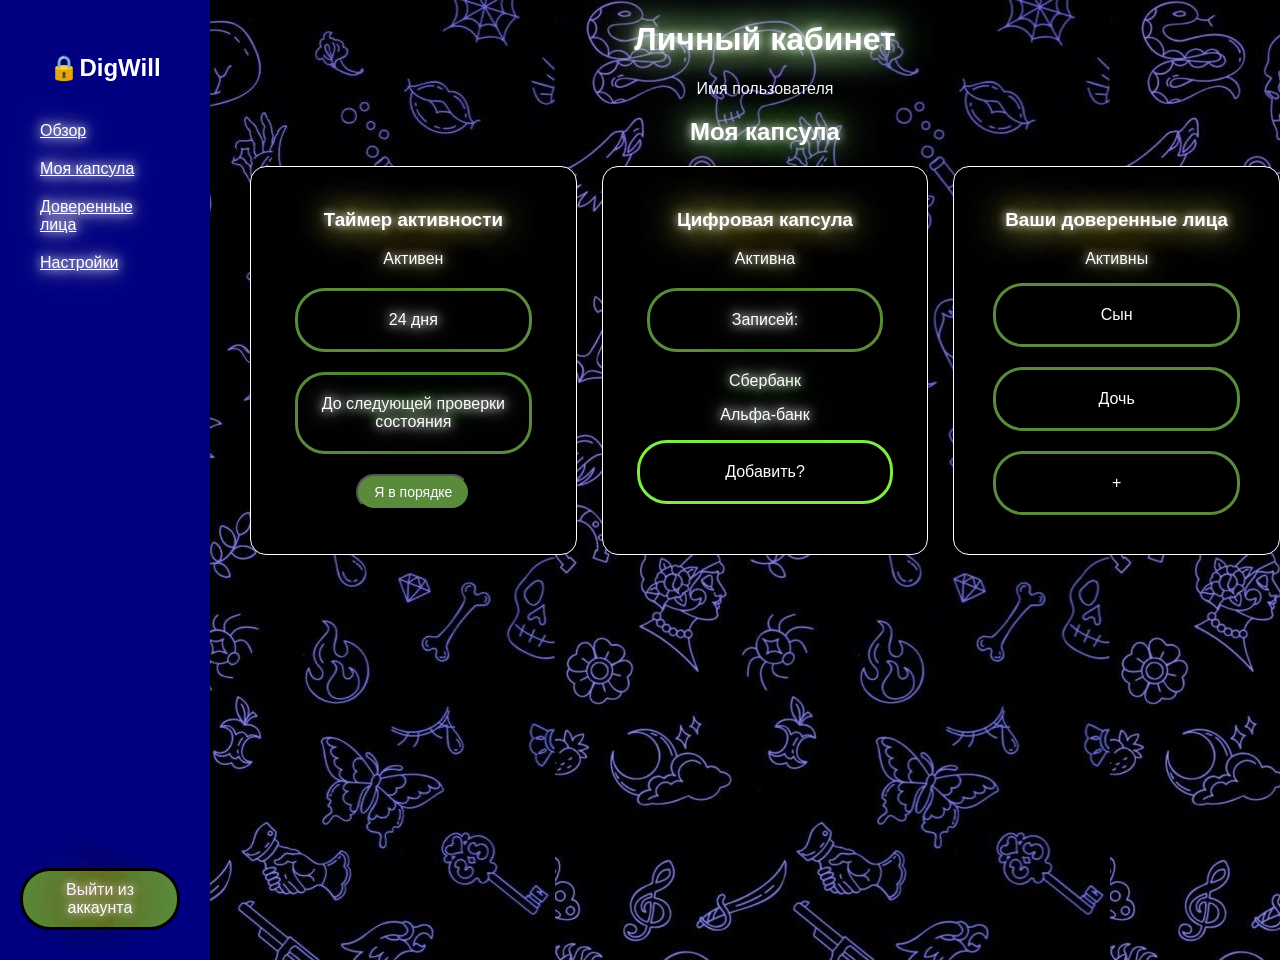
==== lk.html @ a0c8b28d "личный кабинет" ====
<!DOCTYPE html>
<html lang="en">
<head>
    <meta charset="UTF-8">
    <meta name="viewport" content="width=device-width, initial-scale=1.0">
    <title>lk</title>
    <link rel="stylesheet" href="style.css">
</head>
<body>
    <div class="lk-layout">
        <aside class="sidemenu">
            <div class="sidelogo">
                <h2>🔒DigWill</h2>
            </div>
            <nav class="sidenav">
                <a href="#">Обзор</a>
                <a href="#">Моя капсула</a>
                <a href="#">Доверенные лица</a>
                <a href="#">Настройки</a>
            </nav>
            <a href="index.html" class="btn-logout">Выйти из аккаунта</a>
        </aside>
        <main class="mainlk">
            <header class="headlk">
                <h1>Личный кабинет</h1>
                <div class="profile">
                    <span><a href="#">Имя пользователя</a></span>
                </div>
            </header>
            <h2 class="mycapsule">Моя капсула</h2>
            <div class="dashboard-grid">
                <div class="card timer-card">
                    <div class="card-header">
                        <h3>Таймер активности</h3>
                        <span class="statusact">Активен</span>
                    </div>
                    <div class="card-body">
                        <p class="num">24 дня</p>
                        <p class="card-desk">До следующей проверки состояния</p>
                        <button class="btnok btn-green">Я в порядке</button>
                    </div>
                </div>
                <div class="card capsule-card">
                    <div class="card-header">
                        <h3>Цифровая капсула</h3>
                        <span class="capsdig">Активна</span>
                    </div>
                    <div class="card-body">
                        <p class="card-count">Записей: <strong><a href="#"></a></strong></p>
                    </div>
                    <div class="zapisi">
                        <p class="sber">Сбербанк</p>
                        <p class="alpha">Альфа-банк</p>
                    </div>
                    <div class="addd">
                        <a href="#" class="add-link">Добавить?</a>
                    </div>
                </div>
                <div class="card contact-card">
                    <div class="card-header">
                        <h3>Ваши доверенные лица</h3>
                        <span class="contactcount">Активны</span>
                    </div>
                    <div class="card-body">
                        <div class="contactava">
                            <a href="#" class="ava1">Сын</a>
                            <a href="#"class="ava2">Дочь</a>
                            <a href="#"class="ava3">+</a>
                        </div>
                    </div>
                </div>
            
            </div>
        </main>
    </div>
</body>
</html>
---- style.css ----
body{
    margin: 0;
    padding: 0;
    font-family: Arial, Helvetica, sans-serif;
    background-image: url('images/background.jpg');
}
.container {
    max-width: 1200px;
    margin: 0 auto;
    padding: 0 20px;
}
.header {
    padding: 20px 0;
}
.header .container {
    display: flex;
    justify-content: space-between;
    align-items: center;
}
.logo {
    font-size: 24px;
    font-weight: bold;
    color: #ffffff;
}
.menu {
    margin-right: auto;
    margin-left: 40px;
}
.menu a {
    color: #ffffff;
    font-size: 14px;
    margin-right: 20px;
}
.btn-green {
    background-color: #5a8a3c;
    color: white;
    padding: 8px 16px;
    border-radius: 20px;
    text-decoration: none;
    font-size: 14px
}
.hero {
    text-align: center;
    padding-top: 40px;
    padding-bottom: 50px;
}
.hero h1 {
    font-size: 48px;
    color: #ffffff;
    margin-bottom: 10px;
    text-shadow: 
        0 0 5px #ffffff,
        0 0 10px #ffffff,
        0 0 20px #7EEB48,
        0 0 30px #8a2be2,
        0 0 50px #8a2be2;
}
.hero p {
    font-size: 18px;
    color: #b0b0b0;
}
.features-grid {
    display: flex;
    justify-content: space-between;
    padding-bottom: 40px;
}
.feature-card {
    flex:1;
    padding: 30px 15px 40px 15px;
    text-align: center;
    font-size: 14px;
    line-height: 1.4;
    color: black;
    clip-path: polygon(0 0, 100% 0, 100% 75%, 50% 100%, 0 75%);
    background-color: #eacac9;
}
.pink{
    background-color: #eacac9;
    color: black;
}
.grey{
    background-color: #dcdcdc;
    color: black;
}
.reasons-grid{
    display: flex;
    justify-content: space-between;
    padding-bottom: 40px;
}
.reason-card{
    flex:1;
    padding: 30px 15px 40px 15px;
    text-align: center;
    font-size: 14px;
    line-height: 1.4;
    color: black;
    border-radius: 30px;
}
.reason h2 {
    color: #dcdcdc;
    text-align: center;
}

.garantiyas-grid{
    display: contents;
    text-align: center;
    justify-content: center;
    flex-direction: column;
    gap: 0;
}
.garantiya-card {
    margin: 0;
    padding: 15px 0;  
    font-size: medium;
}

.garantiya-card p {
    margin: 0;
    padding: 5px 0;
}
.howtouse h2{
    color: #ffffff;
    margin: 15px;
    font-size: 25px;
}
.garantiya {
    color: #ffffff;
}
.howtouse-grid {
    display: flex;
    align-items: center;
    justify-content: space-between;
    padding-bottom: 40px;
}
.howtouse-card{
    flex: 1;
    clip-path: polygon(0% 0%, 100% 0%, 85% 100%, 15% 100%);
    align-items: center;
    flex-direction: column;
    text-align: center;
    justify-content: center;
}
.butreg{
    display: flex;
    color: black;
    justify-content: center;
}
.modal{
    background-color: #eacac9;
    border-radius: 20px;
    padding: 30px;
}
.modal-card{
    text-align: center;
}
.modal-card a{
    display: inline-block;
    text-decoration: none;
    background-color: #7EEB48;
    padding: 10px;
    border-radius: 10px;
    box-shadow: 
        0 0 10px rgba(126, 235, 72, 0.5),
        0 0 20px rgba(126,235, 72, 0.3),
        0 0 40px rgba(126,235,72,0.2);
}

.footer{
    background-color: #070052;
    color: #ffffff;
    text-align: center;
}
.footer-menu{
    display: flex;
    justify-content: center;
    gap: 60px;
    margin-bottom: 25px;
}
.footer-menu a {
    color: #ffffff;
}
.footer-leg {
    display: flex;
    justify-content: center;
    gap: 60px;
}
.footer-leg a {
    color: #ffffff;
}
.footer-down {
    text-align: center;
}

.footer-down h5 {
    color: #b0b0b0;
    margin: 10px;
}
.footer-down h6 {
    color: #b0b0b0;
}
.logow {
    color: #ffffff;
    text-align: center;
    margin: 20px;
}

.entrance {
    text-align: center;
    padding: 0px;
    text-shadow: 
        0 0 10px #ffffff,
        0 0 20px #ffffff,
        0 0 30px #7EEB48,
        0 0 70px #7EEB48,
        0 0 100px #8a2be2,
        0 0 150px #8a2be2;
} 
.emai{
    padding: 10px;
    margin: 10px;
    text-shadow: 
        0 0 10px #ffffff,
        0 0 20px #ffffff,
        0 0 30px #7EEB48,
        0 0 60px #7EEB48,
        0 0 80px #8a2be2,
        0 0 90px #8a2be2;
}
.input-group{
    text-align: center;
    margin: 10px;
}
.input-group label {
    display: block;       
    margin-bottom: 4px;   
    align-items: center;
}
.input-group input {
    margin: 0 auto;       
    padding: 10px 12px;  
    display: block;       
    width: 50%;         
    box-sizing: border-box; 
    border-radius: 30px;
    text-align: center;
}
.pass1 {
    text-align: center;
    color: #ffffff;
    text-shadow: 
    0 0 10px #ffffff,
    0 0 20px #ffffff,
    0 0 30px #7EEB48,
    0 0 60px #7EEB48,
    0 0 80px #8a2be2,
    0 0 90px #8a2be2;
    margin-bottom: 40px;
    margin-top: 40px;
}
.btn-en{
    margin: 20px 0;
    text-align: center;
    display: flex;
    justify-content: center;
}
.btn-en .btn-green {
    box-shadow: 0 0 15px #5a8a3c;
    transition: 0.5s;
}

.btn-en .btn-green:hover {
    box-shadow: 0 0 25px #5a8a3c, 0 0 50px #5a8a3c;
    transform: scale(1.05);
}

.forget1{
    color: #ffffff;
    text-align: center;
    text-shadow: 
    0 0 10px #ffffff,
    0 0 20px #ffffff,
    0 0 30px #FFFF00 ,
    0 0 60px #FF0000,
    0 0 80px #FF0000;
}
.forget1 a {
    color: #ffffff;
}
.reg {
    color: #ffffff;
    text-align: center;
    padding: 30px;
}
.reg a{
    color: #87CEFA;
    text-shadow: 
        0 0 10px #ffffff,
        0 0 20px #ffffff,
        0 0 40px #87CEFA,
        0 0 70px #87CEFA,
        0 0 100px #87CEFA;
}
.reg2 {
    color: #ffffff;
    text-align: center;
}
.reg2 h1{
    text-shadow: 
        0 0 10px #ffffff,
        0 0 20px #ffffff,
        0 0 40px #7EEB48,
        0 0 60px #7EEB48,
        0 0 80px #8a2be2;
}
.container12{
    color: #ffffff;
    text-shadow: 
        0 0 10px #ffffff,
        0 0 20px #ffffff,
        0 0 40px #7EEB48,
        0 0 60px #7EEB48,
        0 0 80px #8a2be2;
        padding: 30px;
        margin: 20px;
}
.input-group1{
    text-align: center;
    display: flex;
    flex-direction: column;
    align-items: center;
    margin-bottom: 25px;
}
.input-group1 input {
    border-radius: 30px;
    width: 350px;
    max-width: 90%;
    padding: 12px 15px;
    border: none;
    text-align: center;
    margin-top: 8px;
}
.checkbox-group {
    text-align: center;
    display: flex;
    align-items: center;
    justify-content: center;
    margin-bottom: 20px;
}
.checkbox-group input {
    margin-right: 10px;
    width: 20px;
    height: 20px;
    cursor: pointer;
    transition: 0,5s;
}   
.checkbox-group a {
    color: #ffffff;
}
.btn-register {
    display: block;       
    width: fit-content;  
    margin: 30px auto;   
}
.already-have {
    text-align: center;
}
.already-have a {
    color: #ffffff;
    background-color: #5a8a3c;
    border-radius: 30px;
    display: inline-block;
    padding: 12px 30px;
    transition: 0,5s;
}
.lk-layout {
    display: grid;
    grid-template-columns: 250px 1fr;
    min-height: 100vh;
}
.sidemenu {
    background-color: #000080;
    padding: 30px 20px; 
    color: #ffffff;
    width: 170px;
    transition: 1s;
    display: flex;
    flex-direction: column;
    height: 100vh;
}
.sidelogo {
    text-align: center;
    margin-top: 2px;
    padding-top: 2px;
    transition: 0,5s;
}
.sidenav a {
    color: #ffffff;
    display: flex;
    margin: 20px;
    text-shadow: 
        0 0 10px #ffffff,
        0 0 20px #ffffff,
        0 0 50px #ffffff;
    align-items: center;
}
.btn-logout {
    color: #ffffff;
    display: block;
    margin-top: auto;
    text-align: center;
    text-decoration: none;
    border-radius: 30px;
    text-shadow: 
        0 0 10px #ffffff,
        0 0 40px #ffffff,
        0 0 60px #FF0000,
        0 0 70px #FF0000,
        0 0 100px #FF0000;
    border: 3px solid black;
    background-color: #5a8a3c;
    color: #ffffff;
    margin-right: 10px;
    padding: 10px;
}
.headlk h1 {
    color: #ffffff;
    text-align: center;
    text-shadow: 
        0 0 10px #ffffff,
        0 0 50px #ffffff,
        0 0 30px #7EEB48,
        0 0 60px #7EEB48,
        0 0 80px #8a2be2;
}
.profile {
    display: flex;
    justify-content: center;
    align-items: center;
}
.profile a {
    color: #ffffff;
    text-decoration: none;
    align-items: center;
    justify-content: center;
}
.mycapsule {
    color: #ffffff;
    display: flex;
    justify-content: center;
    transition: 0,7s;
    text-shadow: 
        0 0 10px #ffffff,
        0 0 50px #ffffff,
        0 0 30px #7EEB48,
        0 0 60px #7EEB48,
        0 0 80px #8a2be2;
}
.dashboard-grid {
    display: grid;
    grid-template-columns: repeat(auto-fit, minmax(200px, 1fr));
    gap: 25px;
}
.card {
    background-color: black;
    border-radius: 16px;
    padding: 24px;
    border: 1px solid white;
}
.card-header {
    color: #ffffff;
    text-align: center;
    text-shadow: 
        0 0 10px #ffffff,
        0 0 50px #ffffff,
        0 0 30px #FFFF00,
        0 0 60px #FFFF00,
        0 0 80px #8a2be2;
}
.card-body p {
    color: #ffffff;
    text-align: center;
    text-shadow: 
        0 0 10px #ffffff,
        0 0 20px #ffffff,
        0 0 40px #5a8a3c,
        0 0 60px #5a8a3c;
    border: 3px solid #5a8a3c;
    border-radius: 30px;
    margin: 20px;
    padding: 20px;
}
.btnok {
    display: flex;
    justify-content: center;
    margin: 20px auto;
}
.zapisi {
    color: #ffffff;
    text-align: center;
    text-shadow: 
        0 0 10px #ffffff,
        0 0 20px #ffffff,
        0 0 40px #5a8a3c,
        0 0 60px #5a8a3c;
}
.addd {
    color: #ffffff;
    text-align: center;
    padding: 10x;
    border: 3px solid #7EEB48;
    border-radius: 30px;
    margin: 10px;
    display: flex;
    flex-direction: column;
}
.addd a {
    color: #ffffff;
    text-decoration: none;
    margin: 20px;
}
.contactava {
    color: #ffffff;
    display: flex;
    flex-direction: column;
    text-align: center;
    padding: 15px;
    gap: 20px;
}
.contactava a {
    border: 3px solid #5a8a3c;
    border-radius: 30px;
    color: #ffffff;
    text-decoration: none;
    padding: 20px;
}
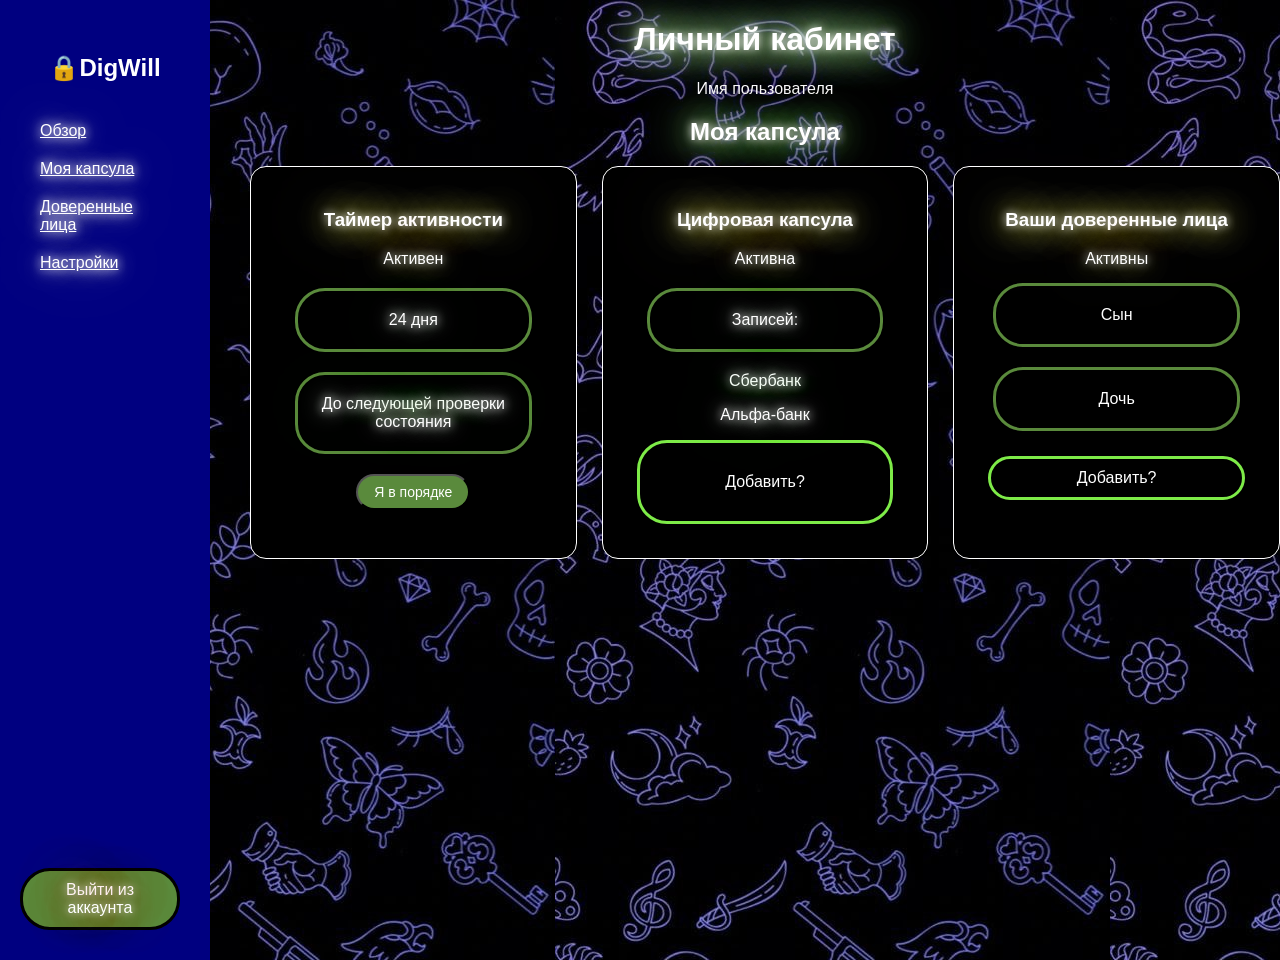
==== commit 547670a1: "финал лк" ====
--- a/lk.html
+++ b/lk.html
@@ -10,8 +10,8 @@
     <div class="lk-layout">
         <aside class="sidemenu">
             <div class="sidelogo">
-                <h2>🔒DigWill</h2>
-            </div>
+                <a href="index.html"><h2>🔒DigWill</h2>
+            </div></a>
             <nav class="sidenav">
                 <a href="#">Обзор</a>
                 <a href="#">Моя капсула</a>
@@ -65,7 +65,9 @@
                         <div class="contactava">
                             <a href="#" class="ava1">Сын</a>
                             <a href="#"class="ava2">Дочь</a>
-                            <a href="#"class="ava3">+</a>
+                        </div>
+                        <div class="addcontact">
+                            <a href="#"class="ava3">Добавить?</a>
                         </div>
                     </div>
                 </div>
--- a/style.css
+++ b/style.css
@@ -393,6 +393,10 @@
     padding-top: 2px;
     transition: 0,5s;
 }
+.sidelogo a {
+    color: #ffffff;
+    text-decoration: none;
+}
 .sidenav a {
     color: #ffffff;
     display: flex;
@@ -506,7 +510,7 @@
 .addd {
     color: #ffffff;
     text-align: center;
-    padding: 10x;
+    padding: 10px;
     border: 3px solid #7EEB48;
     border-radius: 30px;
     margin: 10px;
@@ -533,3 +537,16 @@
     text-decoration: none;
     padding: 20px;
 }
+.addcontact {
+    display: flex;
+    flex-direction: column;
+    text-align: center;
+}
+.addcontact a {
+    border: 3px solid #7EEB48;
+    color: #ffffff;
+    text-decoration: none;
+    border-radius: 30px;
+    padding: 10px;
+    margin: 10px;
+}
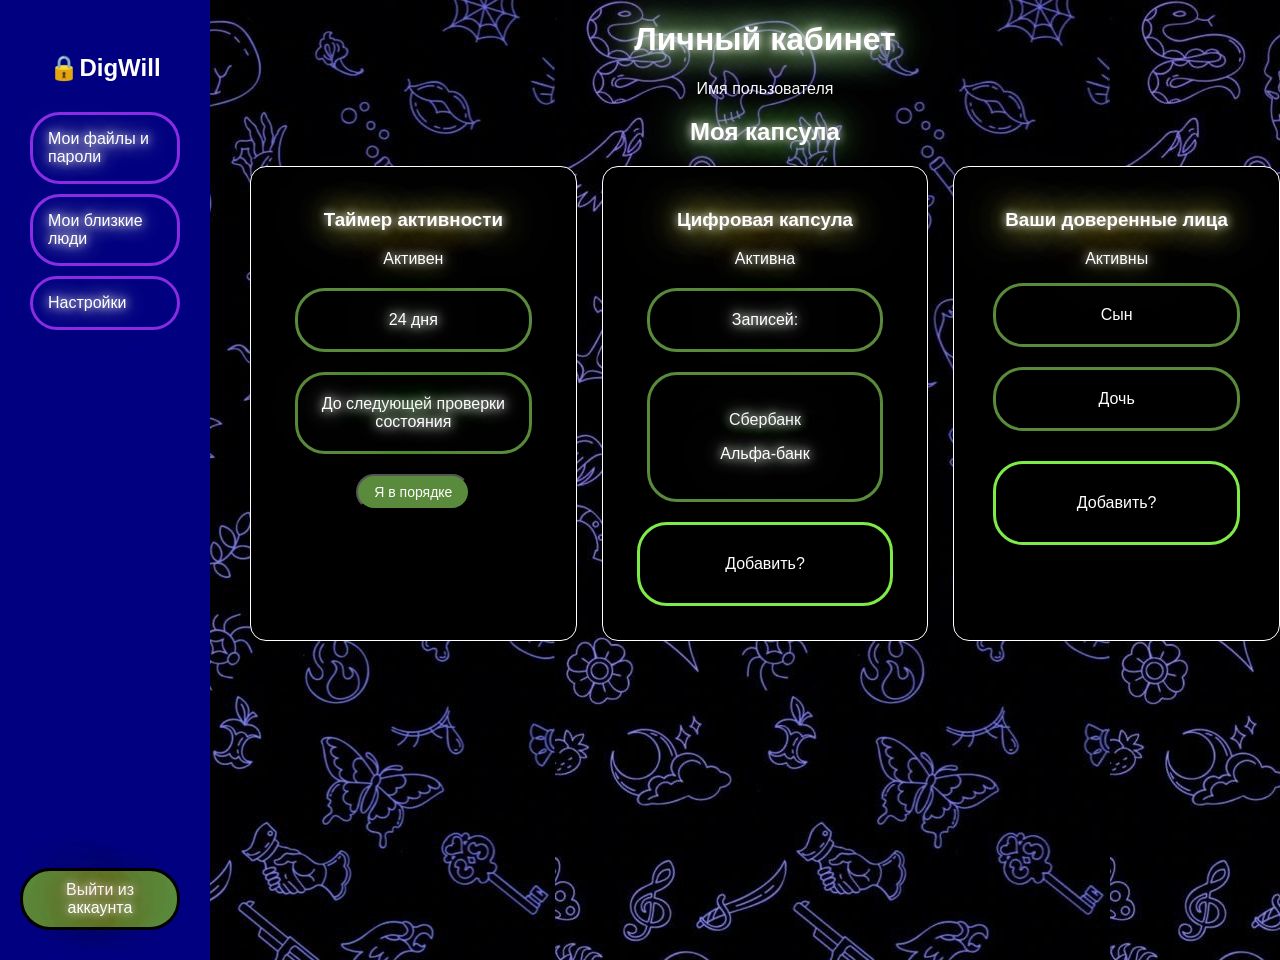
==== commit 2ed9be40: "ФИНАЛ" ====
--- a/lk.html
+++ b/lk.html
@@ -13,9 +13,8 @@
                 <a href="index.html"><h2>🔒DigWill</h2>
             </div></a>
             <nav class="sidenav">
-                <a href="#">Обзор</a>
-                <a href="#">Моя капсула</a>
-                <a href="#">Доверенные лица</a>
+                <a href="#">Мои файлы и пароли</a>
+                <a href="#">Мои близкие люди</a>
                 <a href="#">Настройки</a>
             </nav>
             <a href="index.html" class="btn-logout">Выйти из аккаунта</a>
--- a/style.css
+++ b/style.css
@@ -406,6 +406,11 @@
         0 0 20px #ffffff,
         0 0 50px #ffffff;
     align-items: center;
+    border: 3px solid #8a2be2;
+    border-radius: 30px;
+    margin: 10px;
+    padding: 15px;
+    text-decoration: none;
 }
 .btn-logout {
     color: #ffffff;
@@ -479,6 +484,7 @@
         0 0 30px #FFFF00,
         0 0 60px #FFFF00,
         0 0 80px #8a2be2;
+    transition: 1s;
 }
 .card-body p {
     color: #ffffff;
@@ -505,7 +511,11 @@
         0 0 10px #ffffff,
         0 0 20px #ffffff,
         0 0 40px #5a8a3c,
-        0 0 60px #5a8a3c;
+        0 0 60px #275b06;
+    border: 3px solid #5a8a3c;
+    border-radius: 30px;
+    margin: 20px;
+    padding: 20px;
 }
 .addd {
     color: #ffffff;
@@ -547,6 +557,6 @@
     color: #ffffff;
     text-decoration: none;
     border-radius: 30px;
-    padding: 10px;
-    margin: 10px;
+    padding: 30px;
+    margin: 15px;
 }
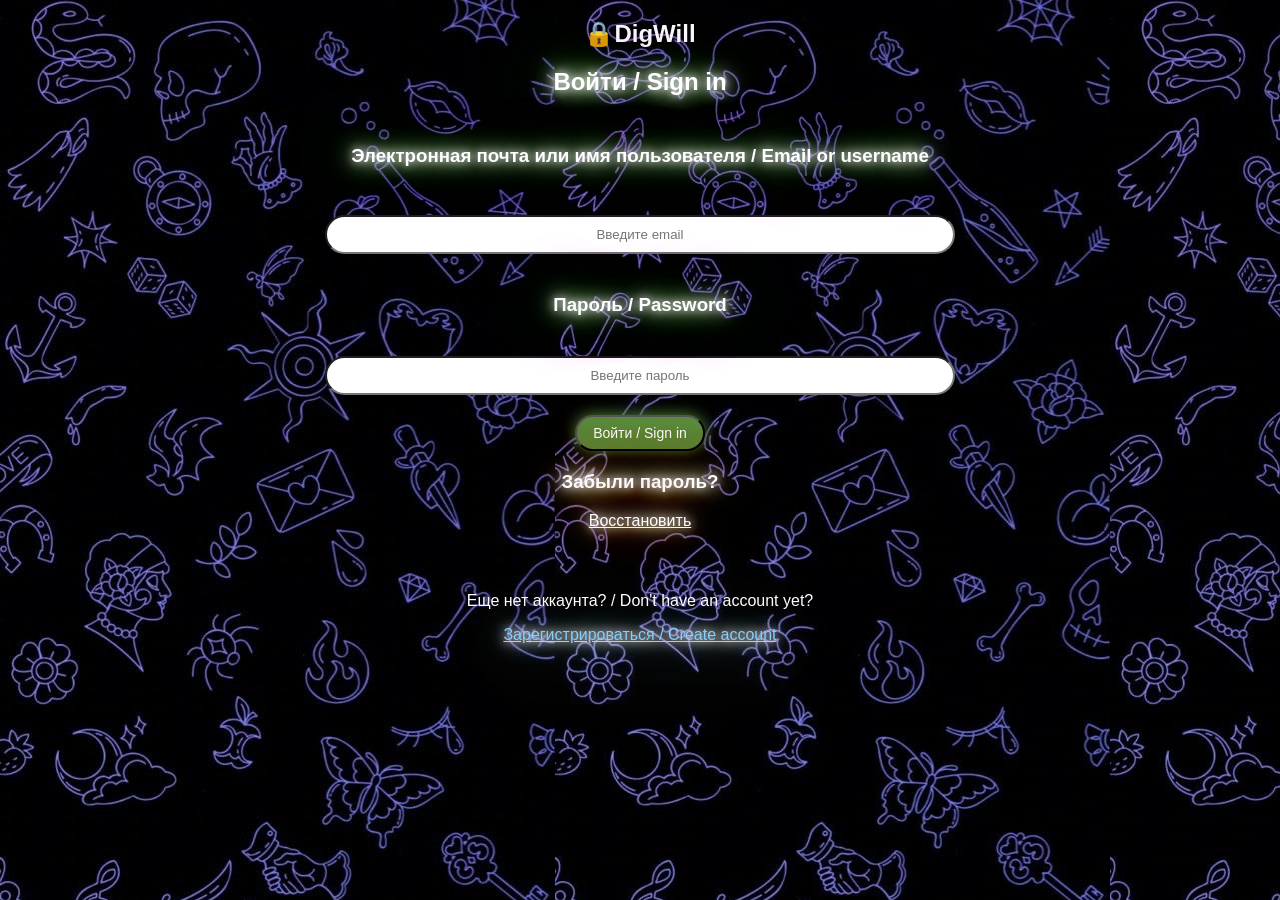
==== commit 1803b53a: "app.js и css" ====
--- a/lk.html
+++ b/lk.html
@@ -16,6 +16,7 @@
                 <a href="#">Мои файлы и пароли</a>
                 <a href="#">Мои близкие люди</a>
                 <a href="#">Настройки</a>
+                <a href="capsula.html">Создать капсулу</a>
             </nav>
             <a href="index.html" class="btn-logout">Выйти из аккаунта</a>
         </aside>
@@ -74,5 +75,6 @@
             </div>
         </main>
     </div>
+<script src="app.js" defer></script>
 </body>
 </html>
--- a/style.css
+++ b/style.css
@@ -559,4 +559,91 @@
     border-radius: 30px;
     padding: 30px;
     margin: 15px;
+}
+.createyours {
+    color: #ffffff;
+    text-align: center;
+    text-shadow: 
+        0 0 10px #ffffff,
+        0 0 50px #ffffff,
+        0 0 30px #7EEB48,
+        0 0 60px #7EEB48,
+        0 0 80px #8a2be2;
+    transition: 1s;
+}
+.statistics {
+    color: #ffffff;
+    text-align: center;
+    margin: 10px;
+    font-size: 18px;
+    text-shadow: 
+        0 0 10px #ffffff,
+        0 0 20px #ffffff,
+        0 0 50px #FFFF00,
+        0 0 60px #FFFF00,
+        0 0 80px #FF0000;
+}
+.catselect {
+    color: #ffffff;
+    display: flex;
+    justify-content: center;
+    align-items: center;
+    margin: 30px;
+}
+.catselect label {
+    text-shadow: 
+        0 0 10px #ffffff,
+        0 0 20px #ffffff,
+        0 0 50px #FFFF00;
+}
+.categorf {
+    background-color: #87CEFA;
+    width: 250px;
+    border-radius: 8px;
+    padding: 15px 20px;
+    font-size: 14px;
+    border: 2px solid #070052;
+    cursor: pointer;
+}
+.catform {
+    display: flex;
+    justify-content: center;
+    flex-direction: column;
+    padding: 30px;
+    gap: 15px;
+}
+.catform h3 {
+    color: #ffffff;
+    text-align: center;
+    text-shadow: 
+        0 0 10px #ffffff,
+        0 0 20px #ffffff,
+        0 0 50px #FFFF00;
+}
+.catform h4 {
+    color: #ffffff;
+    text-align: center;
+    margin-bottom: 5px;
+    text-shadow: 
+        0 0 10px lightpink,
+        0 0 20px #ffffff,
+        0 0 50px #FFFF00;
+}
+.catform input {
+    padding: 20px;
+    background-color : lightpink;
+    border-radius: 30px;
+    cursor: text;
+    transition: 1s;
+    border: 2px solid #070052;
+}
+.btnsave {
+    padding: 20px;
+    border-radius: 30px;
+    font-size: 16px;
+    background-color: #32e695;
+    text-shadow: 
+        0 0 10px #ffffff,
+        0 0 20px #ffffff,
+        0 0 50px #FF0000;
 }
